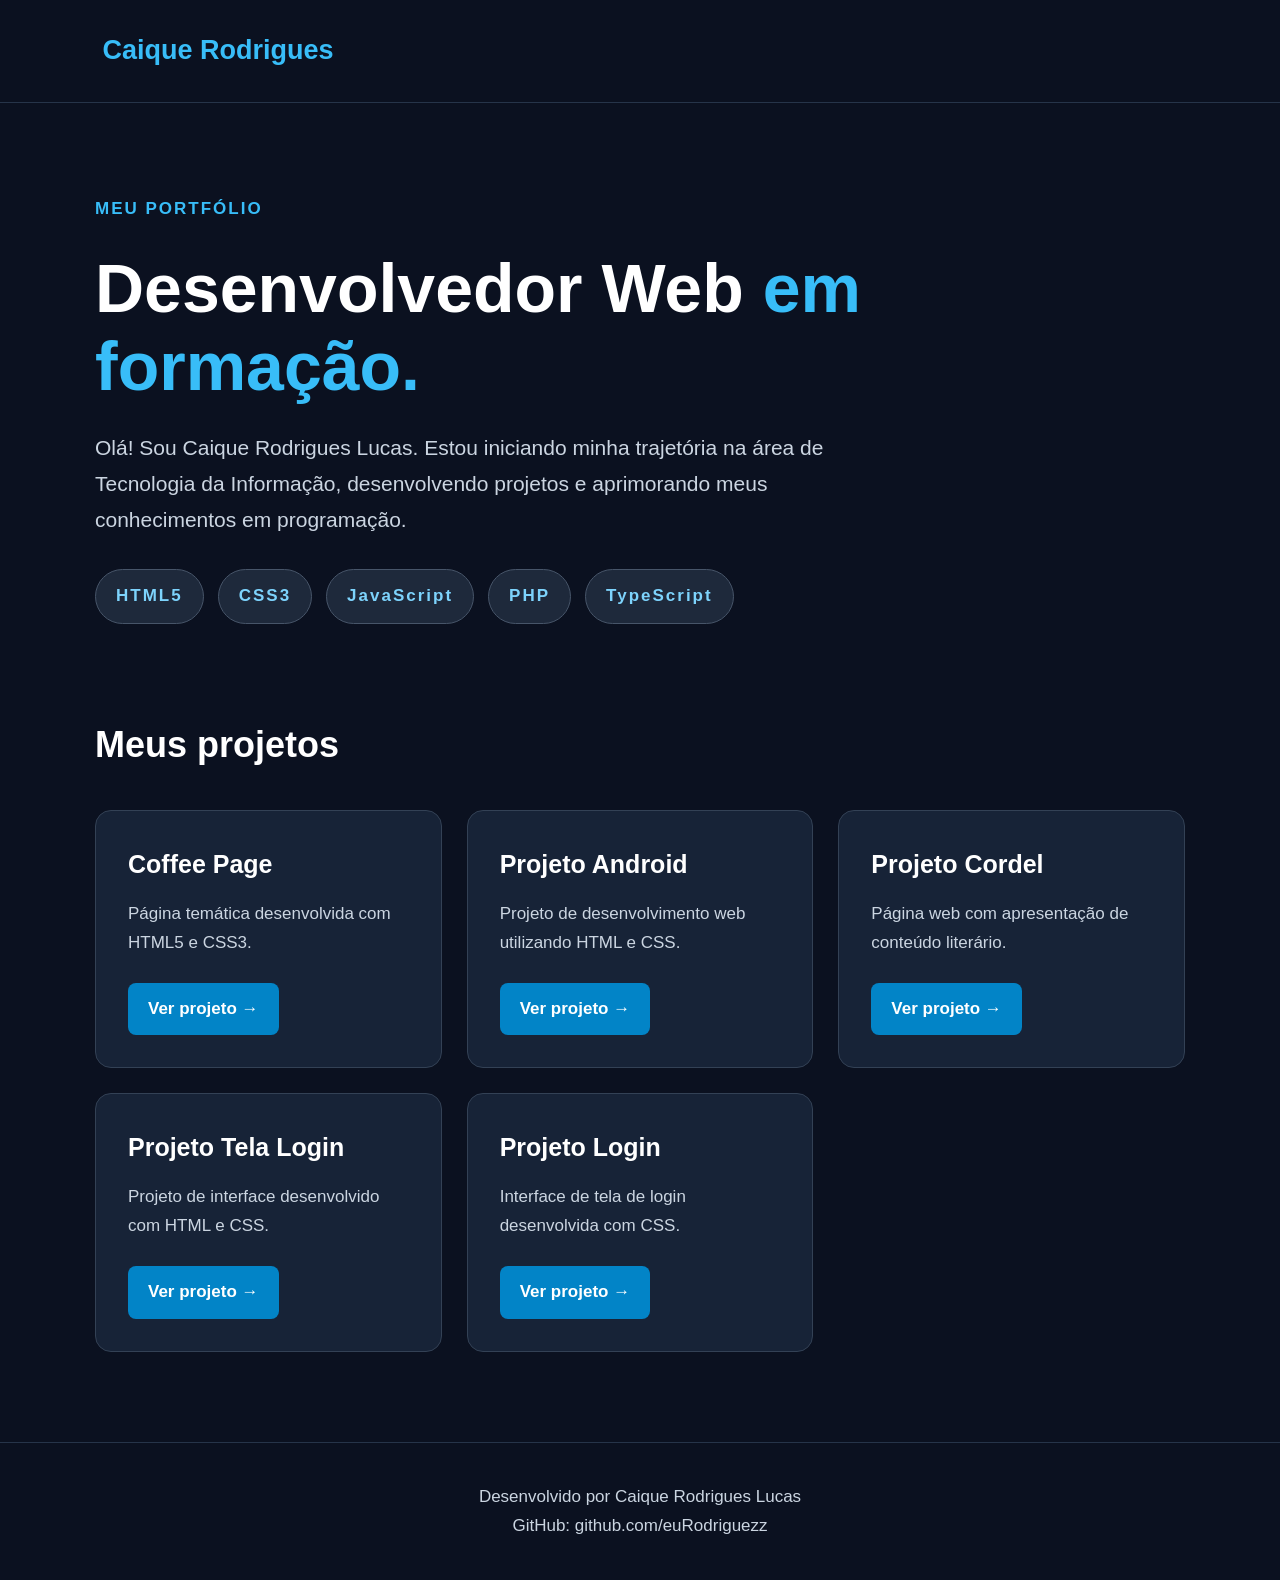
==== index.html @ c75712cb "Fix project links and update headings in index.html" ====
<!DOCTYPE html>
<html lang="pt-BR">
<head>
<meta charset="UTF-8">
<meta name="viewport" content="width=device-width, initial-scale=1.0">
<title>Caique Rodrigues | Portfólio</title>

<style>
* {
  margin: 0;
  padding: 0;
  box-sizing: border-box;
}

body {
  font-family: Arial, sans-serif;
  background: #0b1120;
  color: #ffffff;
  line-height: 1.7;
  font-size: 18px;
}

header {
  padding: 28px 8%;
  border-bottom: 1px solid #263449;
}

header h2 {
  color: #38bdf8;
  font-size: 27px;
}

main {
  max-width: 1150px;
  margin: auto;
  padding: 90px 30px;
}

.hero {
  margin-bottom: 90px;
}

.hero span {
  color: #38bdf8;
  font-size: 17px;
  font-weight: bold;
  letter-spacing: 2px;
}

h1 {
  font-size: clamp(42px, 7vw, 68px);
  line-height: 1.15;
  margin: 25px 0;
  max-width: 850px;
}

h1 strong {
  color: #38bdf8;
}

.hero p {
  color: #cbd5e1;
  font-size: 21px;
  max-width: 750px;
}

.skills {
  display: flex;
  flex-wrap: wrap;
  gap: 14px;
  margin-top: 32px;
}

.skills span {
  background: #1e293b;
  border: 1px solid #475569;
  padding: 12px 20px;
  border-radius: 30px;
  color: #7dd3fc;
  font-size: 17px;
}

.section-title {
  font-size: 36px;
  margin-bottom: 35px;
}

.projects {
  display: grid;
  grid-template-columns: repeat(auto-fit, minmax(280px, 1fr));
  gap: 25px;
}

.card {
  background: #172337;
  padding: 32px;
  border: 1px solid #334155;
  border-radius: 16px;
  transition: 0.2s;
}

.card:hover {
  transform: translateY(-5px);
  border-color: #38bdf8;
}

.card h3 {
  font-size: 25px;
  margin-bottom: 14px;
}

.card p {
  color: #cbd5e1;
  font-size: 17px;
}

.card a {
  display: inline-block;
  margin-top: 25px;
  padding: 12px 20px;
  background: #0284c7;
  color: white;
  border-radius: 8px;
  font-size: 17px;
  font-weight: bold;
  text-decoration: none;
}

.card a:hover {
  background: #0369a1;
}

footer {
  text-align: center;
  padding: 40px 20px;
  border-top: 1px solid #263449;
  color: #cbd5e1;
  font-size: 17px;
}

@media(max-width: 600px) {
  main {
    padding: 55px 22px;
  }

  .hero p {
    font-size: 19px;
  }

  .section-title {
    font-size: 30px;
  }
}
</style>
</head>

<body>

<header>
  <h2>Caique Rodrigues</h2>
</header>

<main>

<section class="hero">
  <span>MEU PORTFÓLIO</span>

  <h1>
    Desenvolvedor Web
    <strong>em formação.</strong>
  </h1>

  <p>
    Olá! Sou Caique Rodrigues Lucas.
    Estou iniciando minha trajetória na área de
    Tecnologia da Informação, desenvolvendo projetos
    e aprimorando meus conhecimentos em programação.
  </p>

  <div class="skills">
    <span>HTML5</span>
    <span>CSS3</span>
    <span>JavaScript</span>
    <span>PHP</span>
    <span>TypeScript</span>
  </div>
</section>

<section>
  <h2 class="section-title">Meus projetos</h2>

  <div class="projects">

    <article class="card">
      <h3>Coffee Page</h3>
      <p>Página temática desenvolvida com HTML5 e CSS3.</p>
      <a href="./Coffe-page/">Ver projeto →</a>
    </article>

    <article class="card">
      <h3>Projeto Android</h3>
      <p>Projeto de desenvolvimento web utilizando HTML e CSS.</p>
      <a href="./Projeto-Android/">Ver projeto →</a>
    </article>

    <article class="card">
      <h3>Projeto Cordel</h3>
      <p>Página web com apresentação de conteúdo literário.</p>
      <a href="./Projeto-Cordel/">Ver projeto →</a>
    </article>

    <article class="card">
      <h3>Projeto Tela Login</h3>
      <p>Projeto de interface desenvolvido com HTML e CSS.</p>
      <a href="./Tela-login2/">Ver projeto →</a>
    </article>

    <article class="card">
      <h3>Projeto Login</h3>
      <p>Interface de tela de login desenvolvida com CSS.</p>
      <a href="./Projeto-Login/">Ver projeto →</a>
    </article>

  </div>
</section>

</main>

<footer>
  <p>Desenvolvido por Caique Rodrigues Lucas</p>
  <p>GitHub: github.com/euRodriguezz</p>
</footer>

</body>
</html>
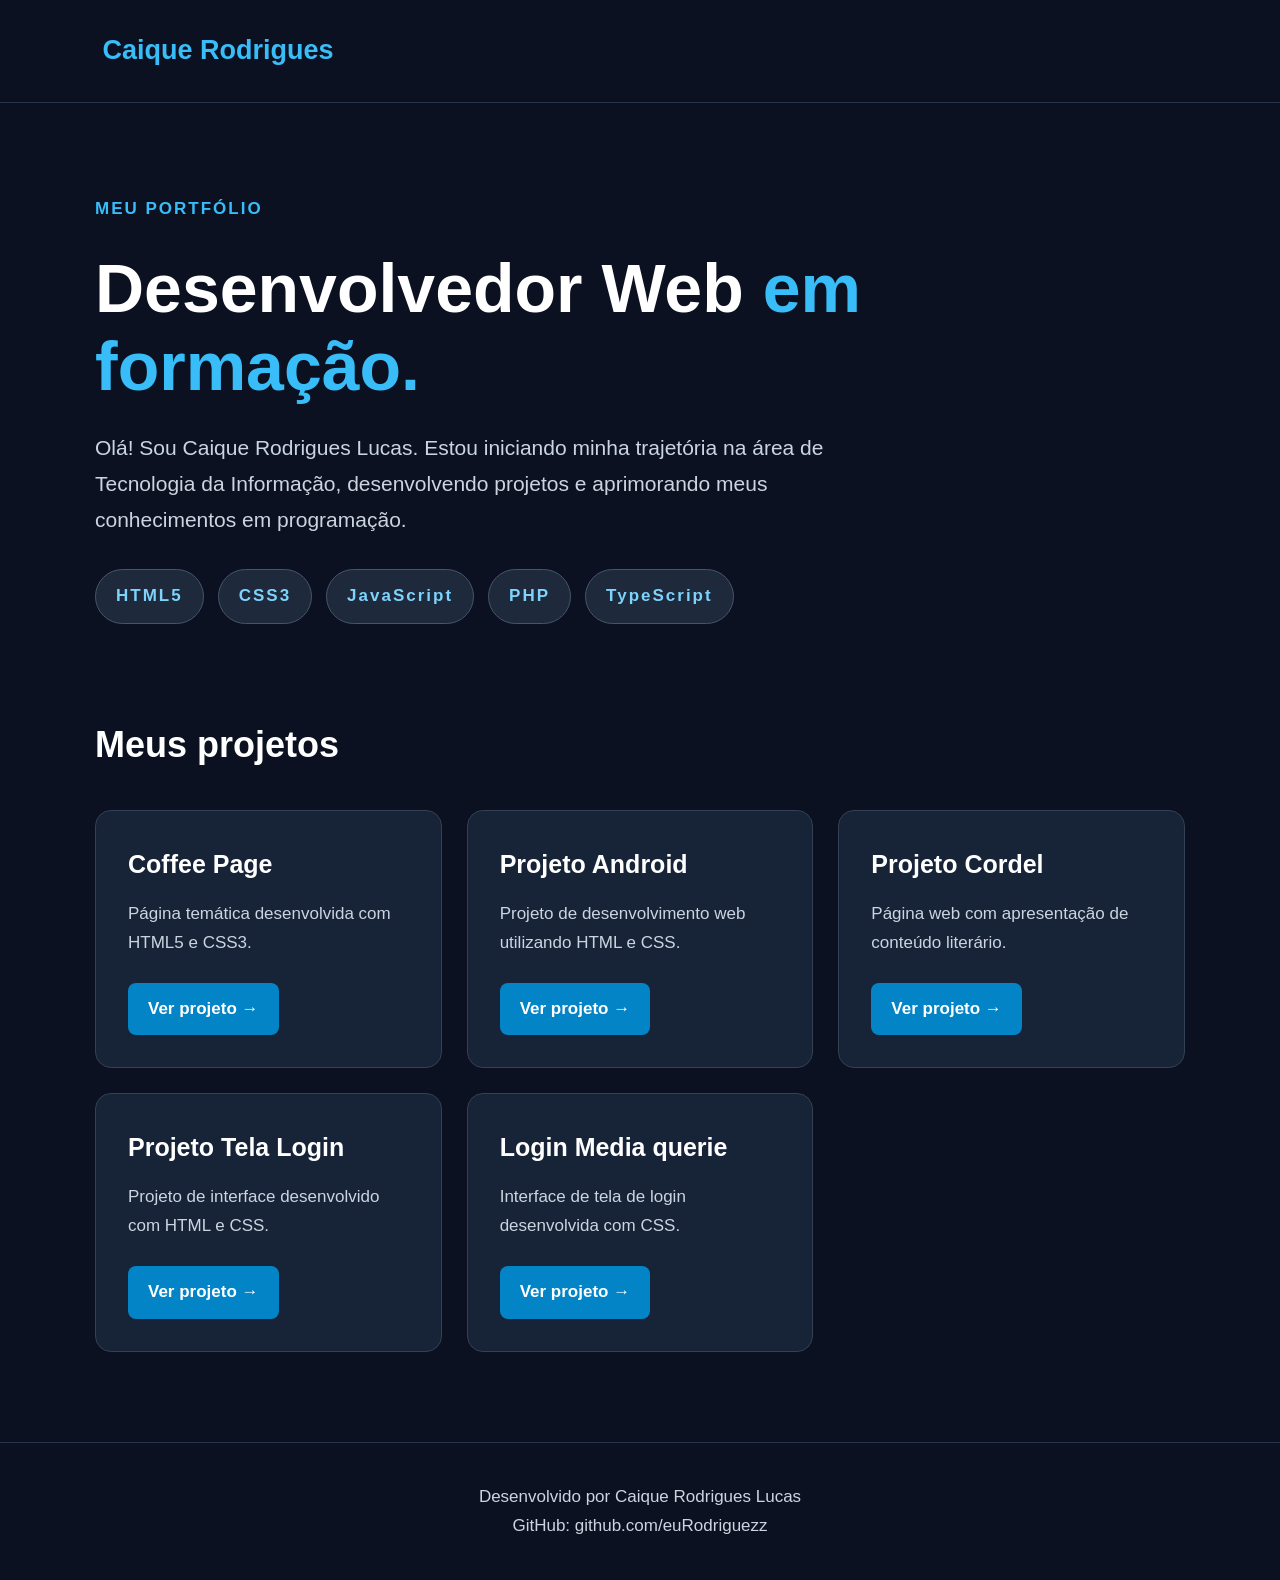
==== commit c56a840b: "Update project title from 'Projeto Login' to 'Login Media querie'" ====
--- a/index.html
+++ b/index.html
@@ -217,7 +217,7 @@
     </article>
 
     <article class="card">
-      <h3>Projeto Login</h3>
+      <h3>Login Media querie</h3>
       <p>Interface de tela de login desenvolvida com CSS.</p>
       <a href="./Projeto-Login/">Ver projeto →</a>
     </article>
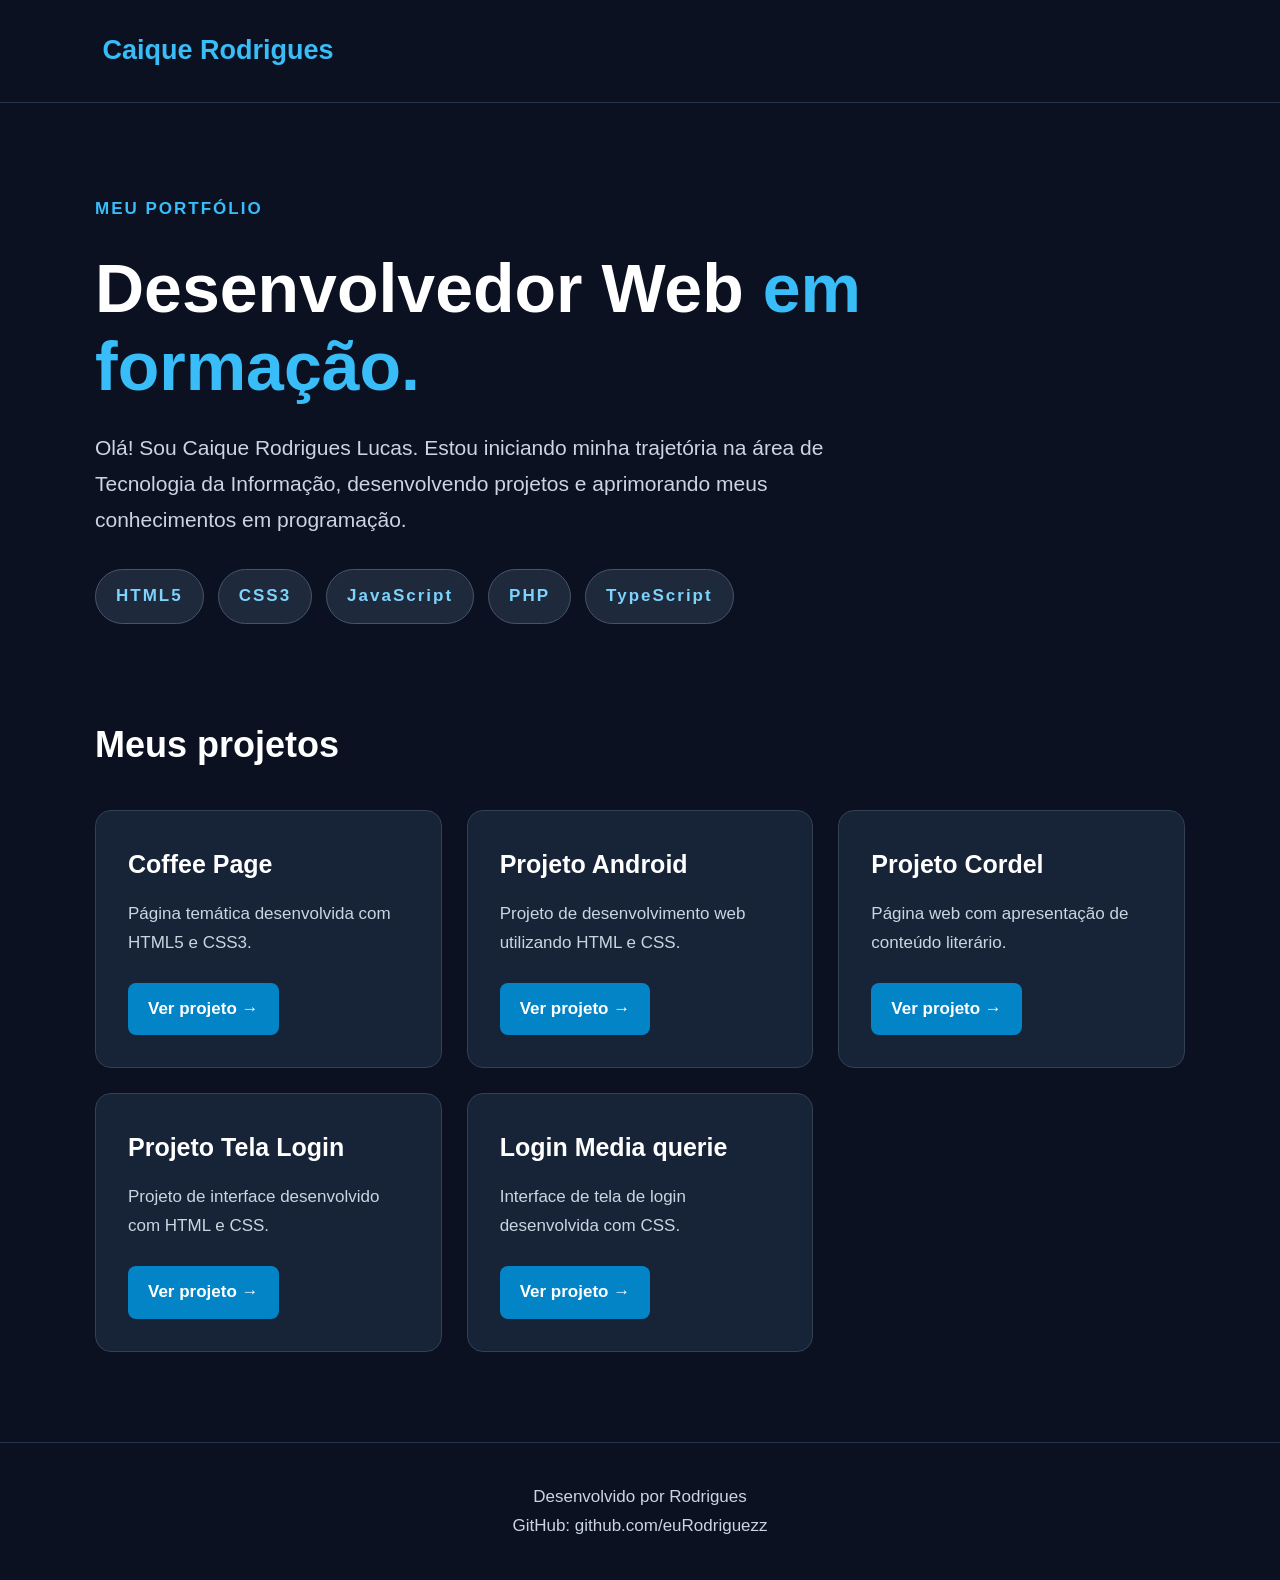
==== commit 667412cc: "Update footer developer name" ====
--- a/index.html
+++ b/index.html
@@ -228,7 +228,7 @@
 </main>
 
 <footer>
-  <p>Desenvolvido por Caique Rodrigues Lucas</p>
+  <p>Desenvolvido por Rodrigues</p>
   <p>GitHub: github.com/euRodriguezz</p>
 </footer>
 
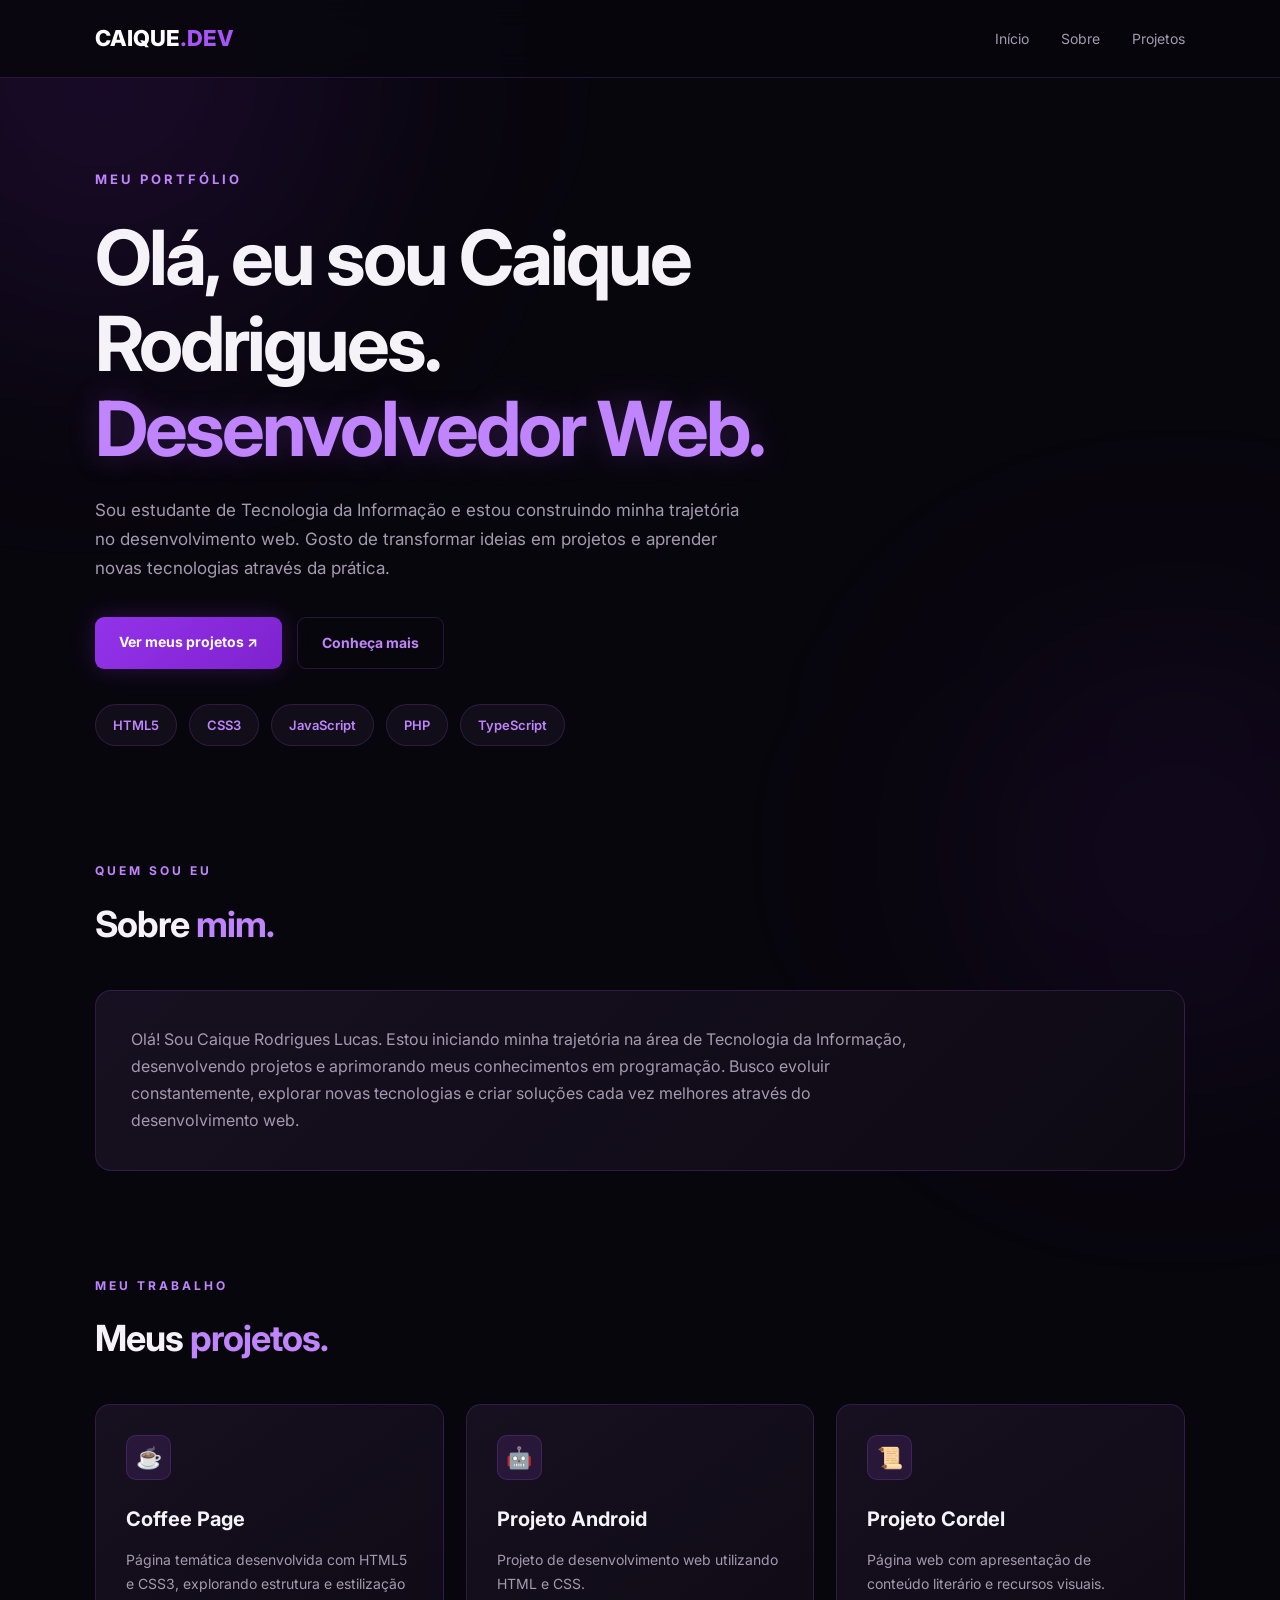
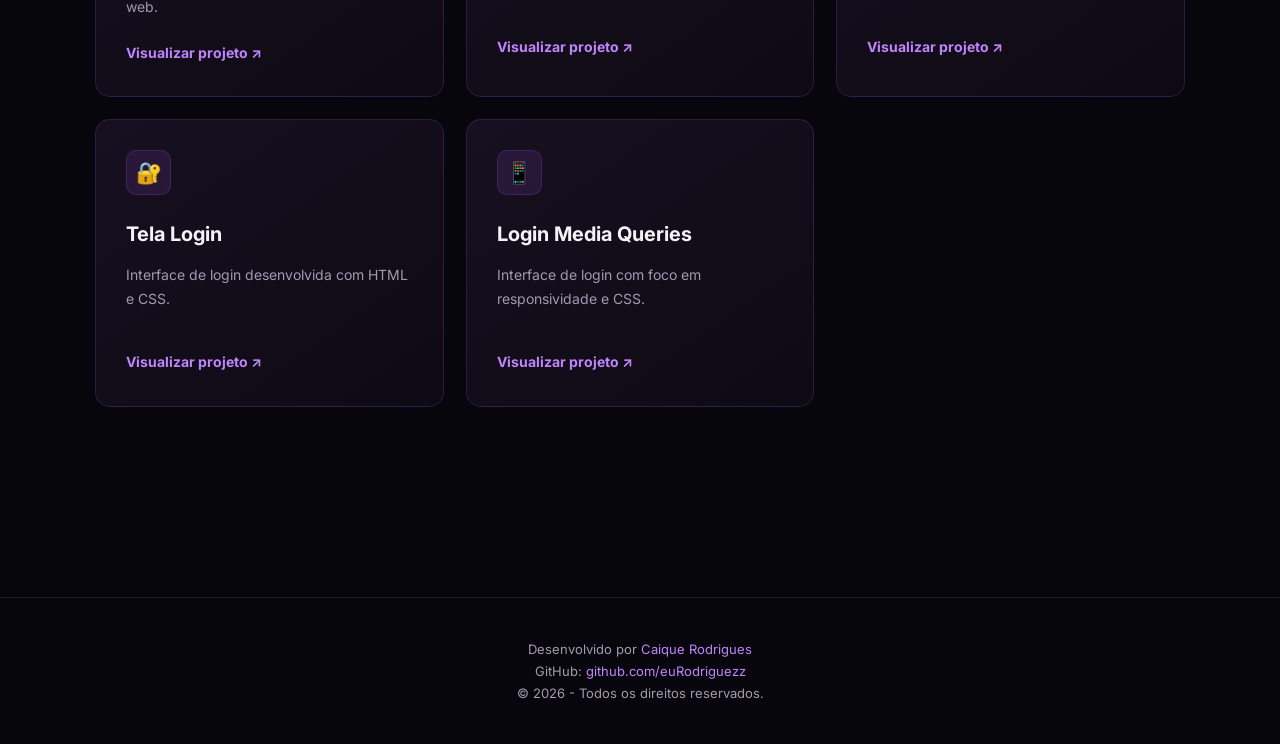
==== commit 54388242: "Refactor index.html for improved structure and styling Updated the title and various styles in the H" ====
--- a/index.html
+++ b/index.html
@@ -1,35 +1,122 @@
+
 
 <!DOCTYPE html>
 <html lang="pt-BR">
 <head>
 <meta charset="UTF-8">
 <meta name="viewport" content="width=device-width, initial-scale=1.0">
-<title>Caique Rodrigues | Portfólio</title>
+
+<title>Caique Rodrigues | Desenvolvedor Web</title>
+
+<link rel="preconnect" href="https://fonts.googleapis.com">
+<link rel="preconnect" href="https://fonts.gstatic.com" crossorigin>
+<link href="https://fonts.googleapis.com/css2?family=Inter:wght@400;500;600;700;800&display=swap" rel="stylesheet">
 
 <style>
+:root {
+  --bg: #08060d;
+  --surface: #110d19;
+  --surface2: #191124;
+  --purple: #a855f7;
+  --purple-light: #c084fc;
+  --text: #f5f3f7;
+  --muted: #a49aaf;
+  --border: rgba(168, 85, 247, 0.2);
+}
+
 * {
   margin: 0;
   padding: 0;
   box-sizing: border-box;
+  scroll-behavior: smooth;
 }
 
 body {
-  font-family: Arial, sans-serif;
-  background: #0b1120;
-  color: #ffffff;
+  font-family: 'Inter', sans-serif;
+  background: var(--bg);
+  color: var(--text);
   line-height: 1.7;
-  font-size: 18px;
-}
+  overflow-x: hidden;
+}
+
+/* FUNDO */
+
+body::before {
+  content: "";
+  position: fixed;
+  width: 500px;
+  height: 500px;
+  background: rgba(147, 51, 234, 0.13);
+  filter: blur(130px);
+  border-radius: 50%;
+  top: -180px;
+  left: -150px;
+  pointer-events: none;
+  z-index: -1;
+}
+
+body::after {
+  content: "";
+  position: fixed;
+  width: 400px;
+  height: 400px;
+  background: rgba(126, 34, 206, 0.10);
+  filter: blur(130px);
+  border-radius: 50%;
+  bottom: -150px;
+  right: -100px;
+  pointer-events: none;
+  z-index: -1;
+}
+
+/* HEADER */
 
 header {
-  padding: 28px 8%;
-  border-bottom: 1px solid #263449;
-}
-
-header h2 {
-  color: #38bdf8;
-  font-size: 27px;
-}
+  position: sticky;
+  top: 0;
+  z-index: 100;
+  background: rgba(8, 6, 13, 0.85);
+  backdrop-filter: blur(15px);
+  border-bottom: 1px solid var(--border);
+}
+
+nav {
+  max-width: 1150px;
+  margin: auto;
+  padding: 20px 30px;
+  display: flex;
+  justify-content: space-between;
+  align-items: center;
+}
+
+.logo {
+  font-size: 22px;
+  font-weight: 800;
+  color: white;
+}
+
+.logo span {
+  color: var(--purple);
+}
+
+nav ul {
+  display: flex;
+  gap: 32px;
+  list-style: none;
+}
+
+nav ul a {
+  color: var(--muted);
+  text-decoration: none;
+  font-size: 14px;
+  transition: .3s;
+}
+
+nav ul a:hover {
+  color: var(--purple-light);
+}
+
+/* CONTEÚDO */
 
 main {
   max-width: 1150px;
@@ -37,119 +124,323 @@
   padding: 90px 30px;
 }
 
+/* HERO */
+
 .hero {
-  margin-bottom: 90px;
-}
-
-.hero span {
-  color: #38bdf8;
-  font-size: 17px;
-  font-weight: bold;
-  letter-spacing: 2px;
+  min-height: 470px;
+  display: flex;
+  flex-direction: column;
+  justify-content: center;
+  margin-bottom: 110px;
+  animation: aparecer 1s ease;
+}
+
+.tag {
+  color: var(--purple-light);
+  font-size: 13px;
+  font-weight: 700;
+  letter-spacing: 3px;
+  text-transform: uppercase;
 }
 
 h1 {
-  font-size: clamp(42px, 7vw, 68px);
-  line-height: 1.15;
+  font-size: clamp(42px, 7vw, 76px);
+  line-height: 1.12;
   margin: 25px 0;
   max-width: 850px;
+  letter-spacing: -3px;
 }
 
 h1 strong {
-  color: #38bdf8;
+  color: var(--purple-light);
+  display: block;
+  text-shadow: 0 0 30px rgba(168, 85, 247, .25);
 }
 
 .hero p {
-  color: #cbd5e1;
-  font-size: 21px;
-  max-width: 750px;
-}
+  color: var(--muted);
+  font-size: 17px;
+  max-width: 650px;
+}
+
+.hero-buttons {
+  display: flex;
+  flex-wrap: wrap;
+  gap: 15px;
+  margin-top: 35px;
+}
+
+.btn {
+  padding: 13px 24px;
+  border-radius: 9px;
+  text-decoration: none;
+  font-size: 14px;
+  font-weight: 700;
+  transition: .3s;
+}
+
+.btn-primary {
+  color: white;
+  background: linear-gradient(135deg, #9333ea, #7e22ce);
+  box-shadow: 0 0 25px rgba(147, 51, 234, .25);
+}
+
+.btn-primary:hover {
+  transform: translateY(-4px);
+  box-shadow: 0 0 35px rgba(147, 51, 234, .5);
+}
+
+.btn-outline {
+  border: 1px solid var(--border);
+  color: var(--purple-light);
+}
+
+.btn-outline:hover {
+  background: rgba(168, 85, 247, .1);
+  border-color: var(--purple);
+}
+
+/* SKILLS */
 
 .skills {
   display: flex;
   flex-wrap: wrap;
-  gap: 14px;
-  margin-top: 32px;
+  gap: 12px;
+  margin-top: 35px;
 }
 
 .skills span {
-  background: #1e293b;
-  border: 1px solid #475569;
-  padding: 12px 20px;
+  padding: 9px 17px;
+  background: var(--surface);
+  border: 1px solid var(--border);
   border-radius: 30px;
-  color: #7dd3fc;
-  font-size: 17px;
+  color: var(--purple-light);
+  font-size: 13px;
+  font-weight: 600;
+  transition: .3s;
+}
+
+.skills span:hover {
+  background: var(--surface2);
+  transform: translateY(-4px);
+  box-shadow: 0 0 15px rgba(168, 85, 247, .15);
+}
+
+/* SEÇÕES */
+
+section:not(.hero) {
+  margin-bottom: 100px;
+}
+
+.section-subtitle {
+  color: var(--purple-light);
+  font-size: 12px;
+  letter-spacing: 3px;
+  font-weight: 700;
+  text-transform: uppercase;
 }
 
 .section-title {
   font-size: 36px;
-  margin-bottom: 35px;
-}
+  margin: 10px 0 35px;
+  letter-spacing: -1px;
+}
+
+.section-title span {
+  color: var(--purple-light);
+}
+
+/* PROJETOS */
 
 .projects {
   display: grid;
   grid-template-columns: repeat(auto-fit, minmax(280px, 1fr));
-  gap: 25px;
+  gap: 22px;
 }
 
 .card {
-  background: #172337;
-  padding: 32px;
-  border: 1px solid #334155;
-  border-radius: 16px;
-  transition: 0.2s;
+  position: relative;
+  overflow: hidden;
+  background: linear-gradient(145deg, #171020, #0e0a14);
+  padding: 30px;
+  border: 1px solid var(--border);
+  border-radius: 15px;
+  transition: .35s;
+}
+
+.card::before {
+  content: "";
+  position: absolute;
+  width: 120px;
+  height: 120px;
+  background: var(--purple);
+  filter: blur(100px);
+  opacity: 0;
+  right: -30px;
+  top: -30px;
+  transition: .35s;
 }
 
 .card:hover {
-  transform: translateY(-5px);
-  border-color: #38bdf8;
+  transform: translateY(-8px);
+  border-color: var(--purple);
+  box-shadow: 0 10px 35px rgba(126, 34, 206, .13);
+}
+
+.card:hover::before {
+  opacity: .5;
+}
+
+.card-icon {
+  width: 45px;
+  height: 45px;
+  display: flex;
+  align-items: center;
+  justify-content: center;
+  background: rgba(168, 85, 247, .12);
+  border: 1px solid var(--border);
+  border-radius: 10px;
+  color: var(--purple-light);
+  font-size: 21px;
+  margin-bottom: 22px;
 }
 
 .card h3 {
-  font-size: 25px;
-  margin-bottom: 14px;
+  font-size: 20px;
+  margin-bottom: 12px;
 }
 
 .card p {
-  color: #cbd5e1;
-  font-size: 17px;
+  color: var(--muted);
+  font-size: 14px;
+  min-height: 65px;
 }
 
 .card a {
   display: inline-block;
-  margin-top: 25px;
-  padding: 12px 20px;
-  background: #0284c7;
+  margin-top: 22px;
+  color: var(--purple-light);
+  font-size: 14px;
+  font-weight: 700;
+  text-decoration: none;
+  transition: .3s;
+}
+
+.card a:hover {
   color: white;
-  border-radius: 8px;
-  font-size: 17px;
-  font-weight: bold;
-  text-decoration: none;
-}
-
-.card a:hover {
-  background: #0369a1;
-}
+  letter-spacing: .5px;
+}
+
+/* SOBRE */
+
+.about {
+  background: linear-gradient(135deg, #171020, #0e0a14);
+  border: 1px solid var(--border);
+  padding: 35px;
+  border-radius: 16px;
+}
+
+.about p {
+  color: var(--muted);
+  max-width: 800px;
+}
+
+/* FOOTER */
 
 footer {
+  border-top: 1px solid var(--border);
   text-align: center;
   padding: 40px 20px;
-  border-top: 1px solid #263449;
-  color: #cbd5e1;
-  font-size: 17px;
-}
-
-@media(max-width: 600px) {
+  color: var(--muted);
+  font-size: 13px;
+}
+
+footer span {
+  color: var(--purple-light);
+}
+
+/* ANIMAÇÕES */
+
+@keyframes aparecer {
+  from {
+    opacity: 0;
+    transform: translateY(25px);
+  }
+  to {
+    opacity: 1;
+    transform: translateY(0);
+  }
+}
+
+.reveal {
+  opacity: 0;
+  transform: translateY(25px);
+  transition: opacity .7s ease, transform .7s ease;
+}
+
+.reveal.active {
+  opacity: 1;
+  transform: translateY(0);
+}
+
+/* RESPONSIVIDADE */
+
+@media(max-width: 650px) {
+  nav {
+    padding: 18px 22px;
+  }
+
+  nav ul {
+    gap: 13px;
+  }
+
+  nav ul a {
+    font-size: 11px;
+  }
+
+  .logo {
+    font-size: 18px;
+  }
+
   main {
-    padding: 55px 22px;
-  }
-
-  .hero p {
-    font-size: 19px;
+    padding: 65px 22px;
+  }
+
+  .hero {
+    min-height: auto;
+    margin-bottom: 85px;
+  }
+
+  h1 {
+    letter-spacing: -2px;
   }
 
   .section-title {
-    font-size: 30px;
+    font-size: 29px;
+  }
+
+  .card {
+    padding: 25px;
+  }
+}
+
+@media(max-width: 380px) {
+  nav {
+    flex-direction: column;
+    gap: 12px;
+  }
+}
+
+@media(prefers-reduced-motion: reduce) {
+  *, *::before, *::after {
+    scroll-behavior: auto !important;
+    animation: none !important;
+    transition: none !important;
+  }
+
+  .reveal {
+    opacity: 1;
+    transform: none;
   }
 }
 </style>
@@ -158,25 +449,46 @@
 <body>
 
 <header>
-  <h2>Caique Rodrigues</h2>
+  <nav>
+    <div class="logo">CAIQUE<span>.DEV</span></div>
+
+    <ul>
+      <li><a href="#inicio">Início</a></li>
+      <li><a href="#sobre">Sobre</a></li>
+      <li><a href="#projetos">Projetos</a></li>
+    </ul>
+  </nav>
 </header>
 
 <main>
 
-<section class="hero">
-  <span>MEU PORTFÓLIO</span>
+<!-- INÍCIO -->
+
+<section class="hero" id="inicio">
+
+  <span class="tag">MEU PORTFÓLIO</span>
 
   <h1>
-    Desenvolvedor Web
-    <strong>em formação.</strong>
+    Olá, eu sou Caique Rodrigues.
+    <strong>Desenvolvedor Web.</strong>
   </h1>
 
   <p>
-    Olá! Sou Caique Rodrigues Lucas.
-    Estou iniciando minha trajetória na área de
-    Tecnologia da Informação, desenvolvendo projetos
-    e aprimorando meus conhecimentos em programação.
+    Sou estudante de Tecnologia da Informação e estou
+    construindo minha trajetória no desenvolvimento web.
+    Gosto de transformar ideias em projetos e aprender
+    novas tecnologias através da prática.
   </p>
+
+  <div class="hero-buttons">
+    <a href="#projetos" class="btn btn-primary">
+      Ver meus projetos ↗
+    </a>
+
+    <a href="#sobre" class="btn btn-outline">
+      Conheça mais
+    </a>
+  </div>
 
   <div class="skills">
     <span>HTML5</span>
@@ -185,53 +497,126 @@
     <span>PHP</span>
     <span>TypeScript</span>
   </div>
+
 </section>
 
-<section>
-  <h2 class="section-title">Meus projetos</h2>
+<!-- SOBRE -->
+
+<section id="sobre" class="reveal">
+
+  <span class="section-subtitle">QUEM SOU EU</span>
+
+  <h2 class="section-title">
+    Sobre <span>mim.</span>
+  </h2>
+
+  <div class="about">
+    <p>
+      Olá! Sou Caique Rodrigues Lucas.
+      Estou iniciando minha trajetória na área de
+      Tecnologia da Informação, desenvolvendo projetos
+      e aprimorando meus conhecimentos em programação.
+      Busco evoluir constantemente, explorar novas
+      tecnologias e criar soluções cada vez melhores
+      através do desenvolvimento web.
+    </p>
+  </div>
+
+</section>
+
+<!-- PROJETOS -->
+
+<section id="projetos" class="reveal">
+
+  <span class="section-subtitle">MEU TRABALHO</span>
+
+  <h2 class="section-title">
+    Meus <span>projetos.</span>
+  </h2>
 
   <div class="projects">
 
     <article class="card">
+      <div class="card-icon">☕</div>
       <h3>Coffee Page</h3>
-      <p>Página temática desenvolvida com HTML5 e CSS3.</p>
-      <a href="./Coffe-page/">Ver projeto →</a>
+      <p>
+        Página temática desenvolvida com HTML5 e CSS3,
+        explorando estrutura e estilização web.
+      </p>
+      <a href="./Coffe-page/">Visualizar projeto ↗</a>
     </article>
 
     <article class="card">
+      <div class="card-icon">🤖</div>
       <h3>Projeto Android</h3>
-      <p>Projeto de desenvolvimento web utilizando HTML e CSS.</p>
-      <a href="./Projeto-Android/">Ver projeto →</a>
+      <p>
+        Projeto de desenvolvimento web utilizando
+        HTML e CSS.
+      </p>
+      <a href="./Projeto-Android/">Visualizar projeto ↗</a>
     </article>
 
     <article class="card">
+      <div class="card-icon">📜</div>
       <h3>Projeto Cordel</h3>
-      <p>Página web com apresentação de conteúdo literário.</p>
-      <a href="./Projeto-Cordel/">Ver projeto →</a>
+      <p>
+        Página web com apresentação de conteúdo
+        literário e recursos visuais.
+      </p>
+      <a href="./Projeto-Cordel/">Visualizar projeto ↗</a>
     </article>
 
     <article class="card">
-      <h3>Projeto Tela Login</h3>
-      <p>Projeto de interface desenvolvido com HTML e CSS.</p>
-      <a href="./Tela-login2/">Ver projeto →</a>
+      <div class="card-icon">🔐</div>
+      <h3>Tela Login</h3>
+      <p>
+        Interface de login desenvolvida com
+        HTML e CSS.
+      </p>
+      <a href="./Tela-login2/">Visualizar projeto ↗</a>
     </article>
 
     <article class="card">
-      <h3>Login Media querie</h3>
-      <p>Interface de tela de login desenvolvida com CSS.</p>
-      <a href="./Projeto-Login/">Ver projeto →</a>
+      <div class="card-icon">📱</div>
+      <h3>Login Media Queries</h3>
+      <p>
+        Interface de login com foco em
+        responsividade e CSS.
+      </p>
+      <a href="./Projeto-Login/">Visualizar projeto ↗</a>
     </article>
 
   </div>
+
 </section>
 
 </main>
 
 <footer>
-  <p>Desenvolvido por Rodrigues</p>
-  <p>GitHub: github.com/euRodriguezz</p>
+  <p>Desenvolvido por <span>Caique Rodrigues</span></p>
+  <p>GitHub: <span>github.com/euRodriguezz</span></p>
+  <p>© 2026 - Todos os direitos reservados.</p>
 </footer>
+
+<script>
+const observer = new IntersectionObserver((entries) => {
+  entries.forEach(entry => {
+    if (entry.isIntersecting) {
+      entry.target.classList.add('active');
+      observer.unobserve(entry.target);
+    }
+  });
+}, {
+  threshold: 0.12
+});
+
+document.querySelectorAll('.reveal').forEach(section => {
+  observer.observe(section);
+});
+</script>
 
 </body>
 </html>
 
+</html>
+
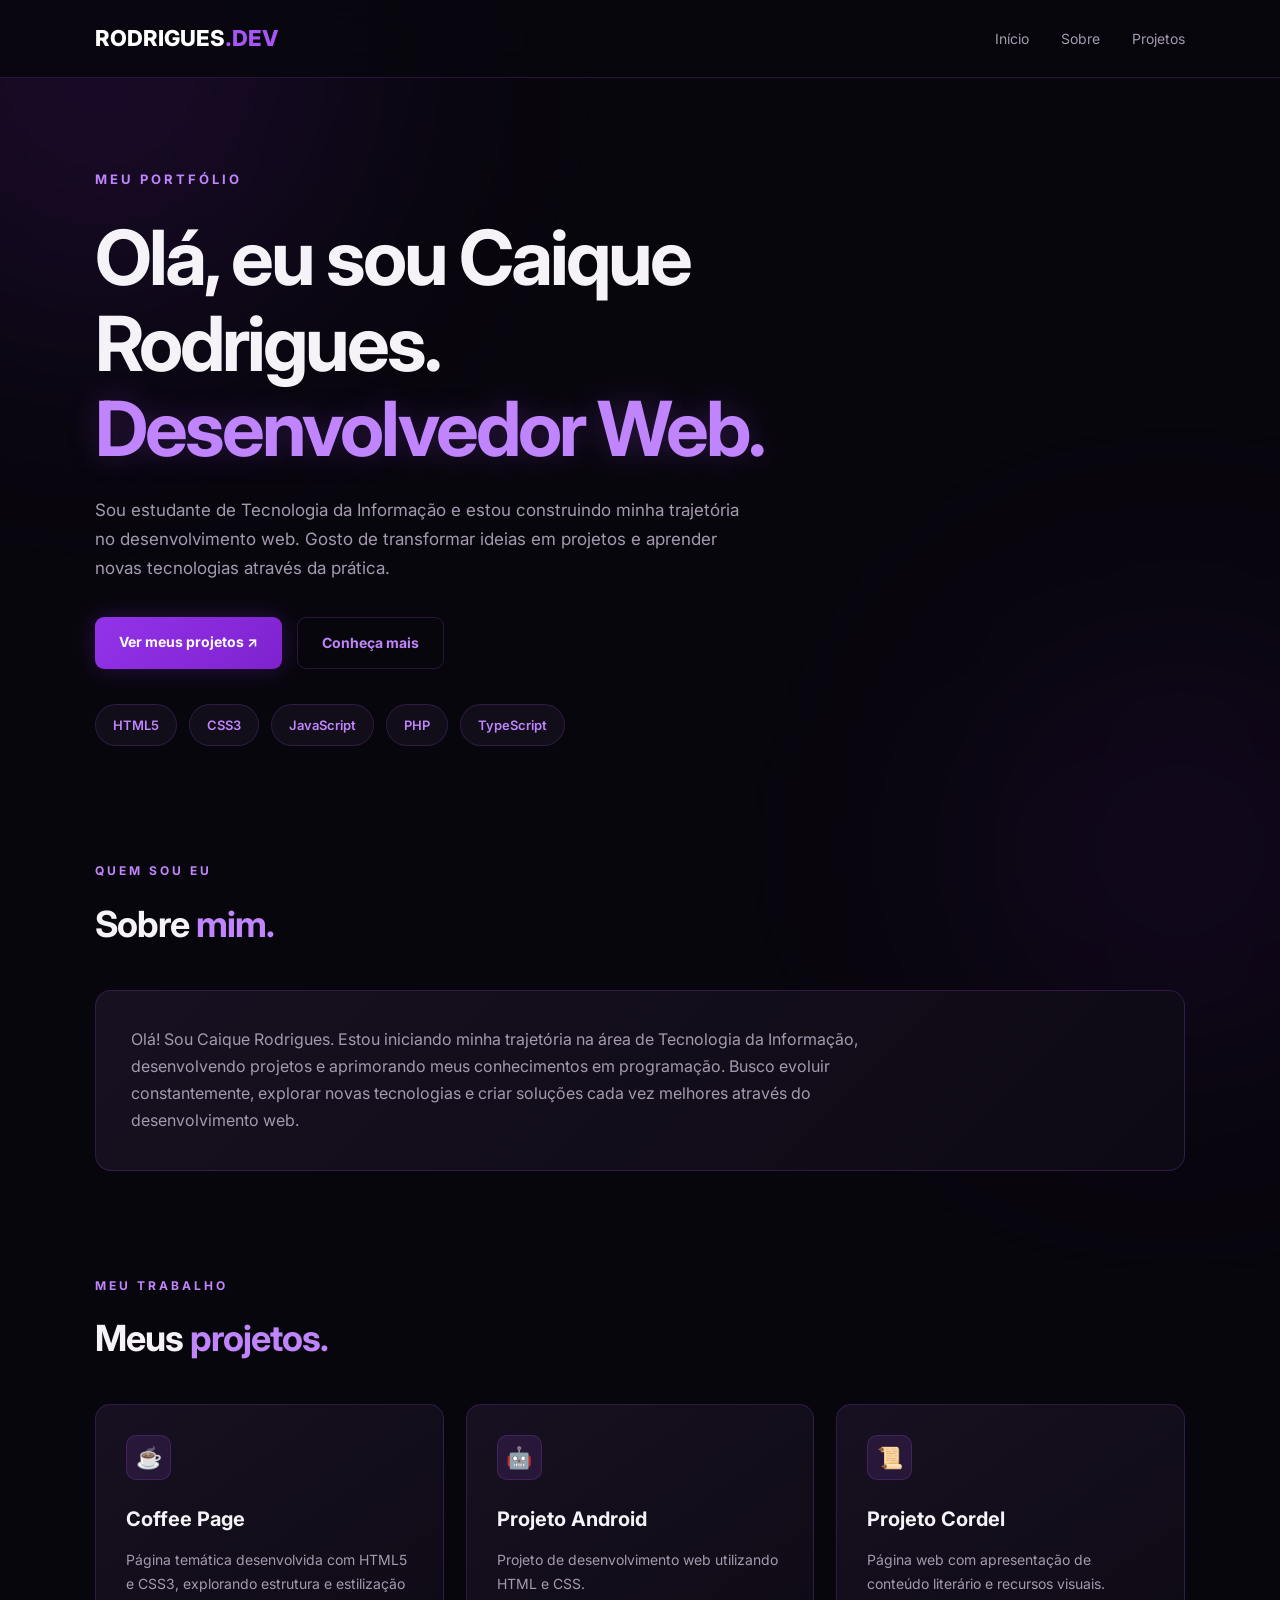
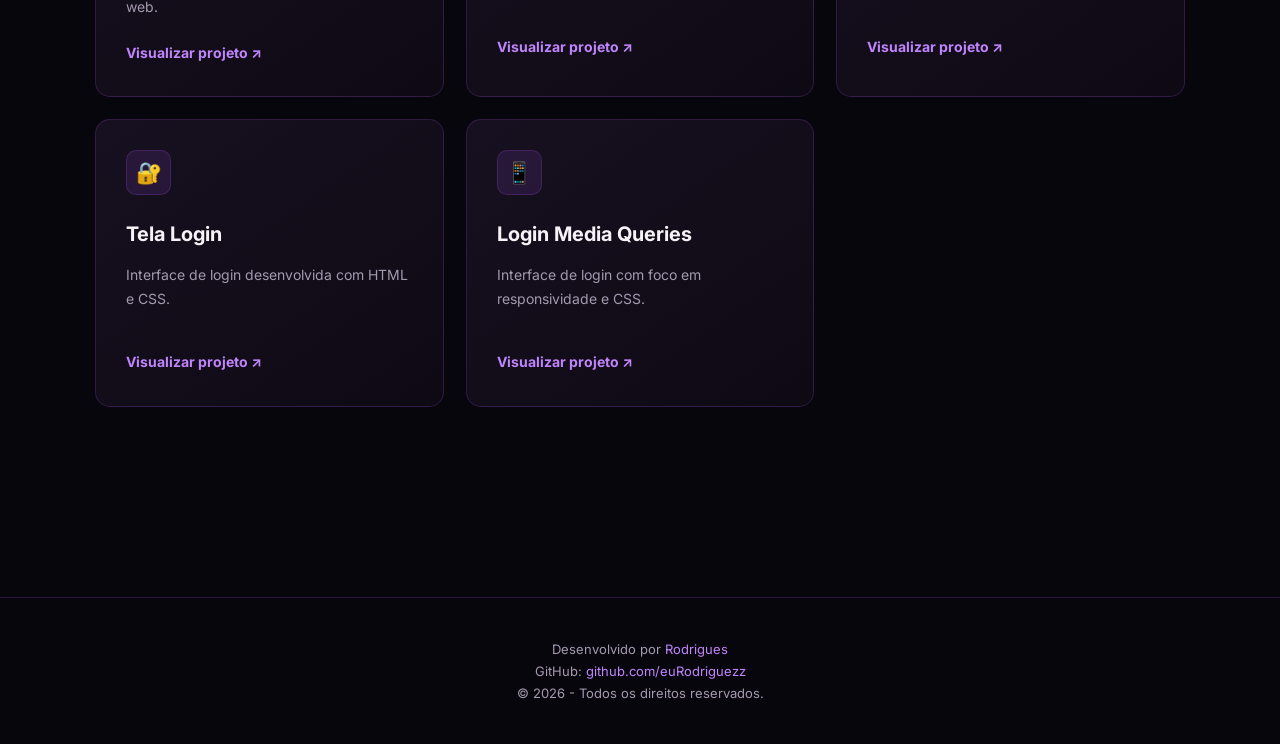
==== commit a238552e: "Update index.html" ====
--- a/index.html
+++ b/index.html
@@ -450,7 +450,7 @@
 
 <header>
   <nav>
-    <div class="logo">CAIQUE<span>.DEV</span></div>
+    <div class="logo">RODRIGUES<span>.DEV</span></div>
 
     <ul>
       <li><a href="#inicio">Início</a></li>
@@ -512,7 +512,7 @@
 
   <div class="about">
     <p>
-      Olá! Sou Caique Rodrigues Lucas.
+      Olá! Sou Caique Rodrigues.
       Estou iniciando minha trajetória na área de
       Tecnologia da Informação, desenvolvendo projetos
       e aprimorando meus conhecimentos em programação.
@@ -593,7 +593,7 @@
 </main>
 
 <footer>
-  <p>Desenvolvido por <span>Caique Rodrigues</span></p>
+  <p>Desenvolvido por <span> Rodrigues</span></p>
   <p>GitHub: <span>github.com/euRodriguezz</span></p>
   <p>© 2026 - Todos os direitos reservados.</p>
 </footer>
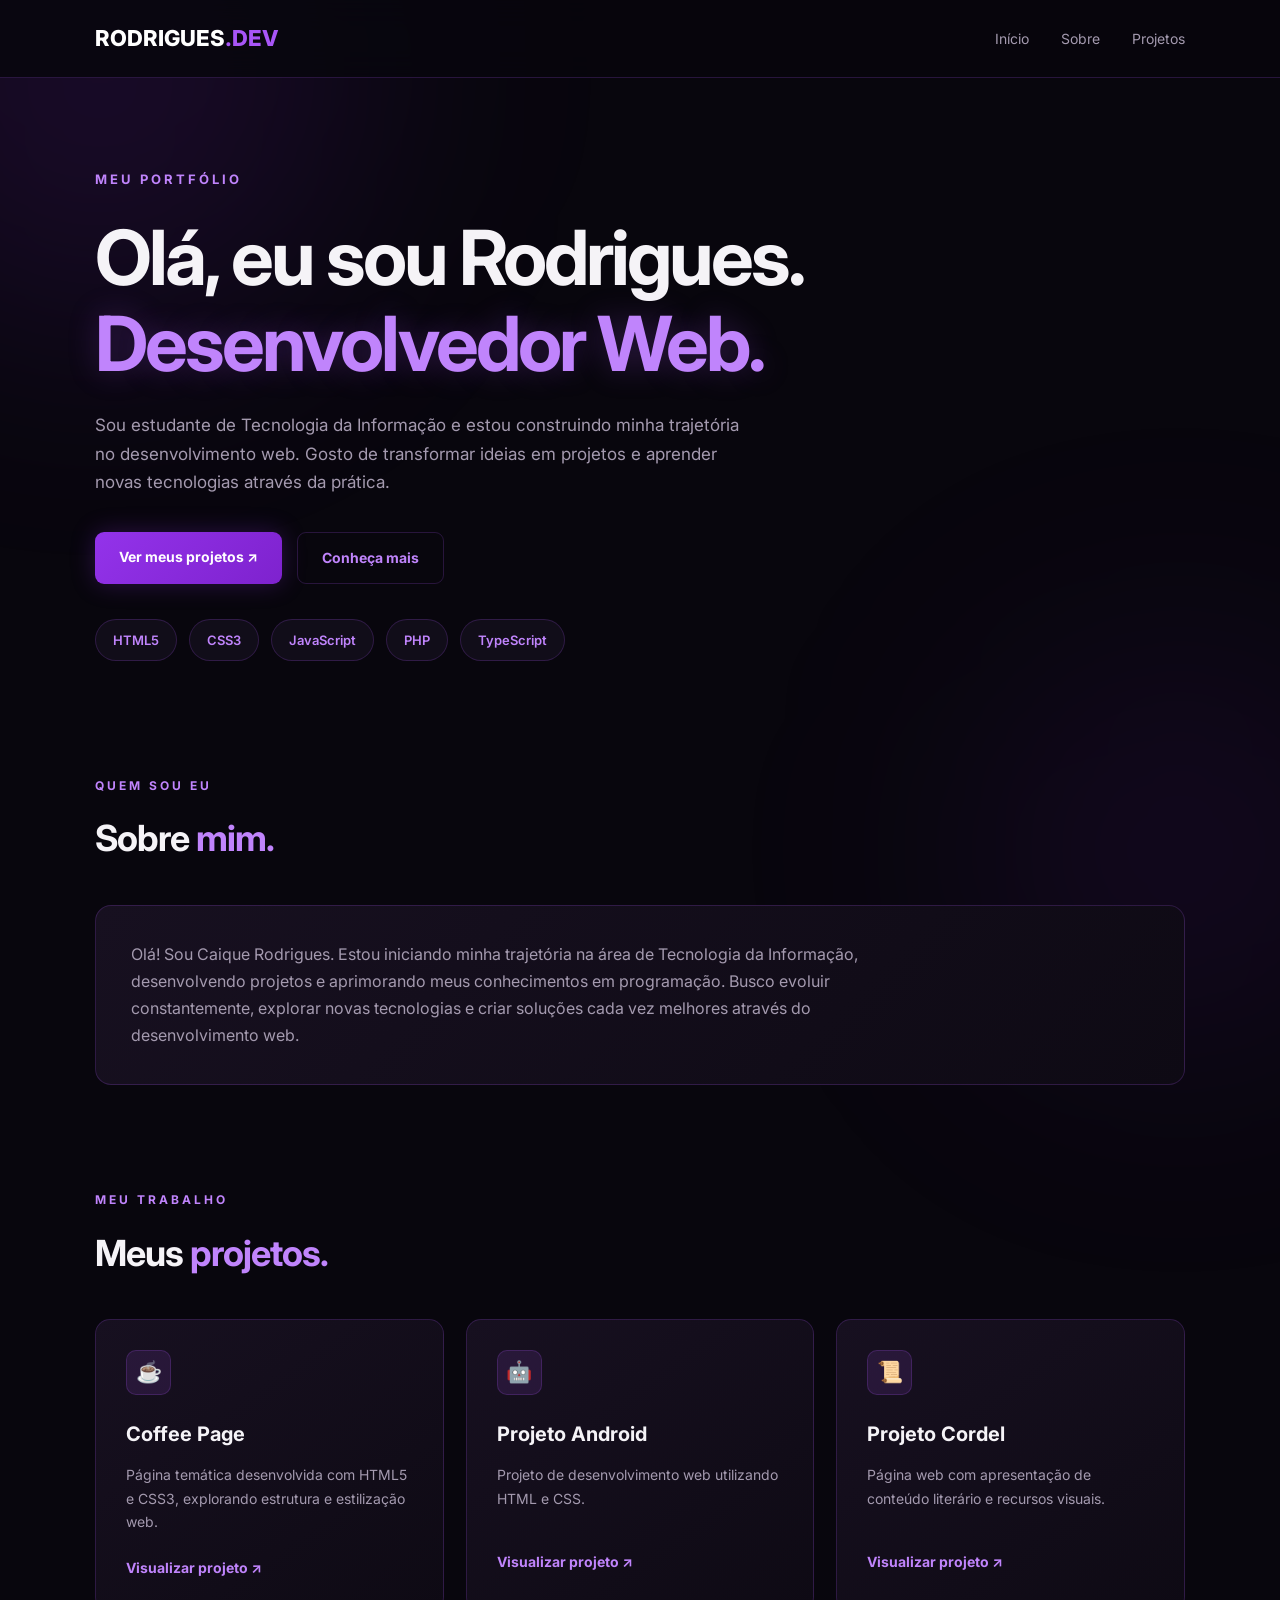
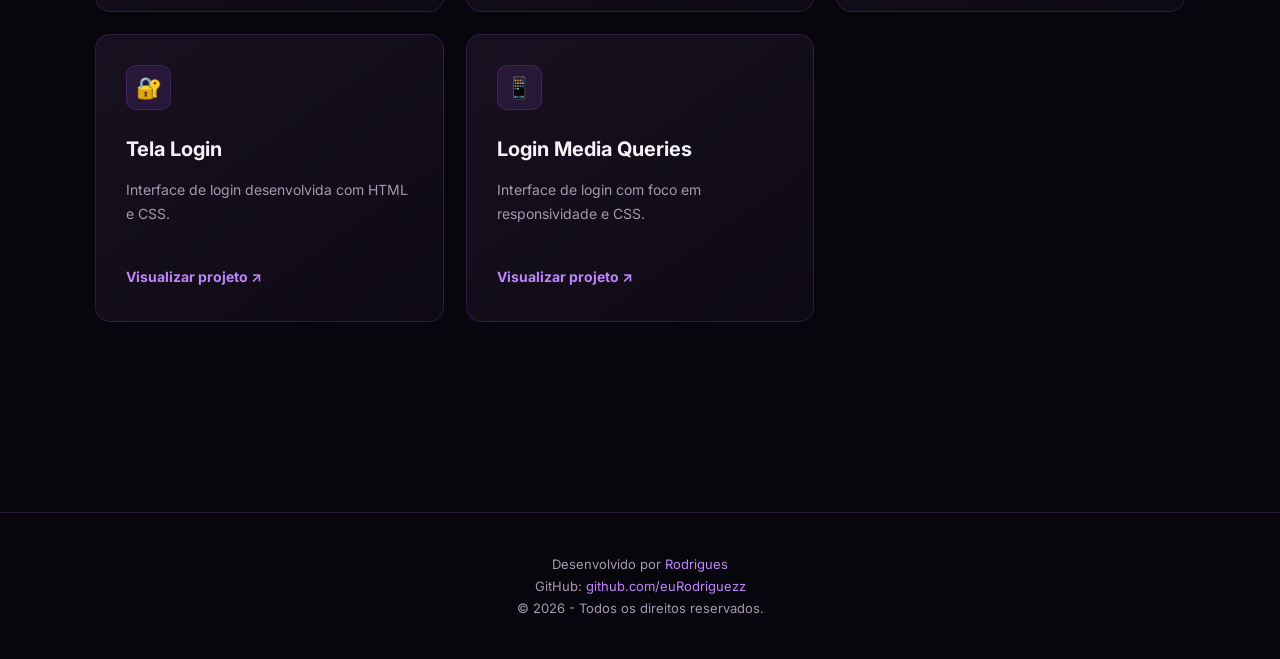
==== commit d0417e73: "Update index.html" ====
--- a/index.html
+++ b/index.html
@@ -469,7 +469,7 @@
   <span class="tag">MEU PORTFÓLIO</span>
 
   <h1>
-    Olá, eu sou Caique Rodrigues.
+    Olá, eu sou Rodrigues.
     <strong>Desenvolvedor Web.</strong>
   </h1>
 
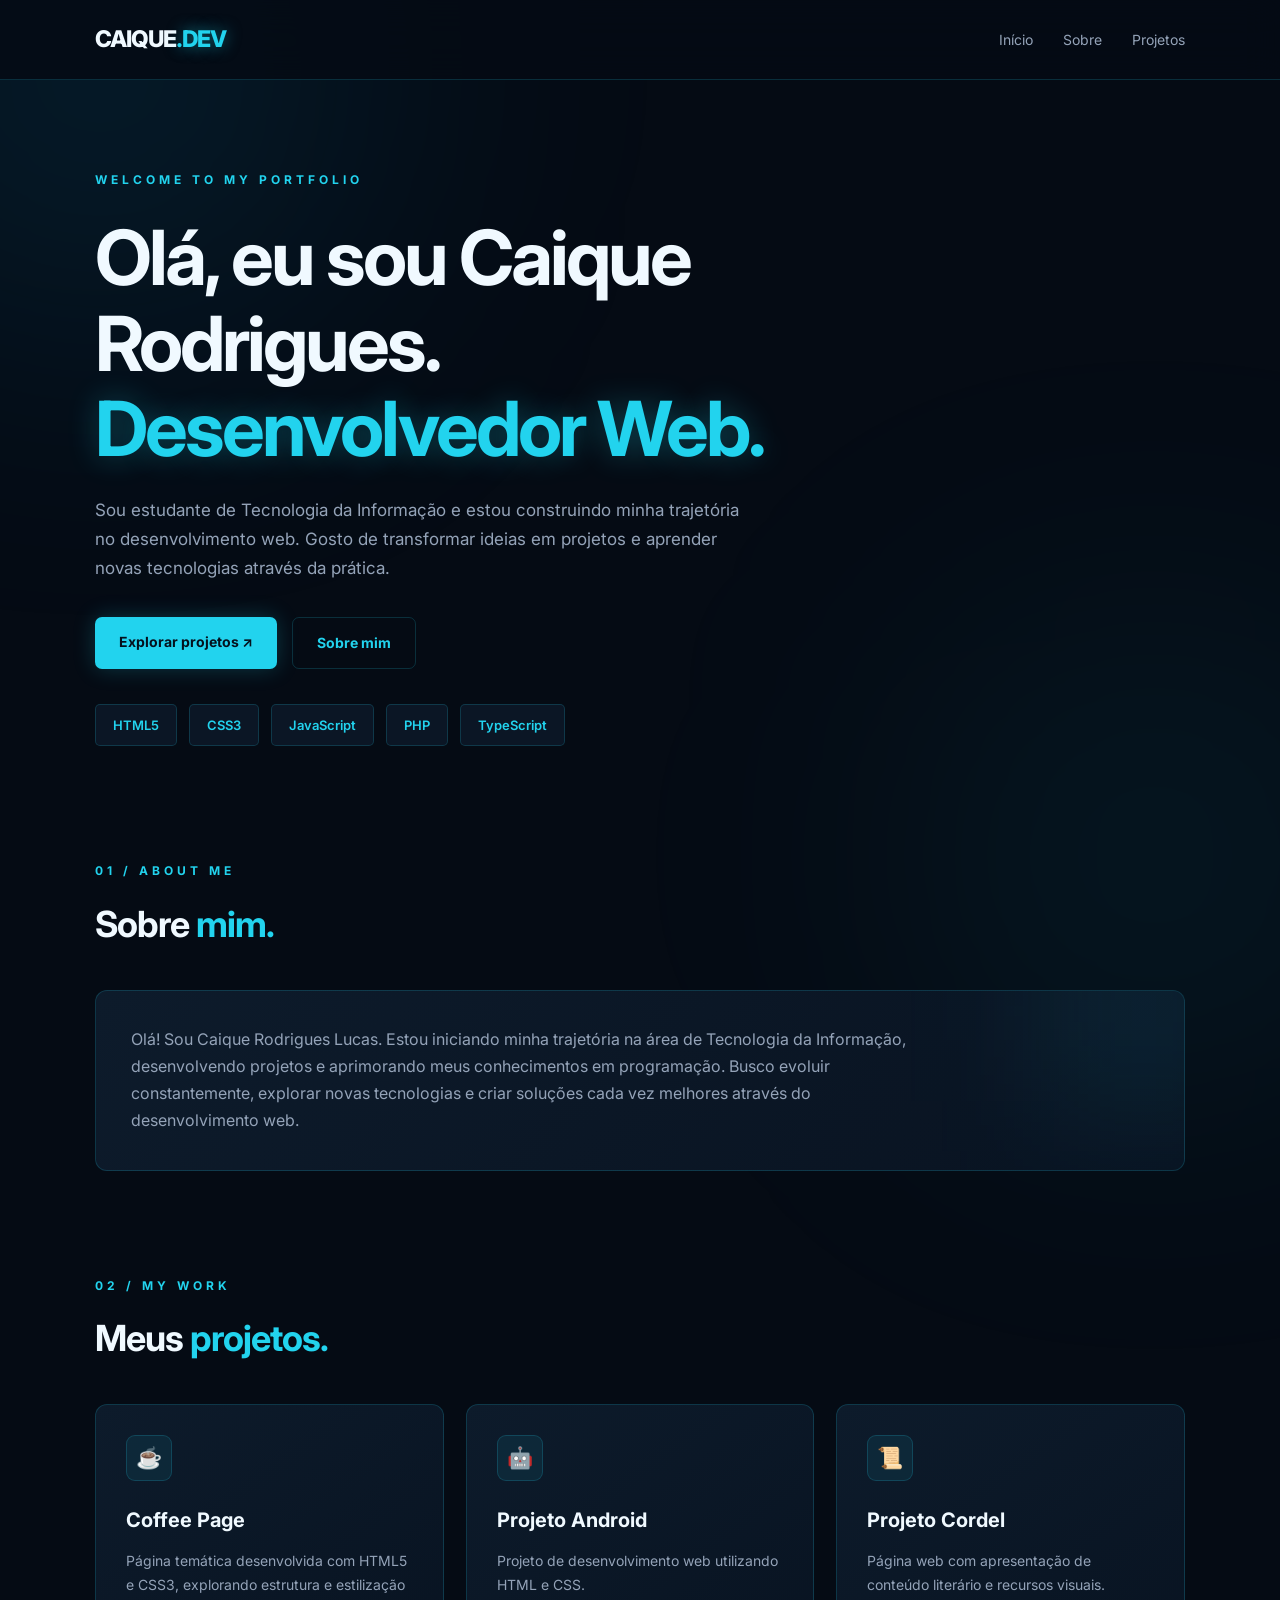
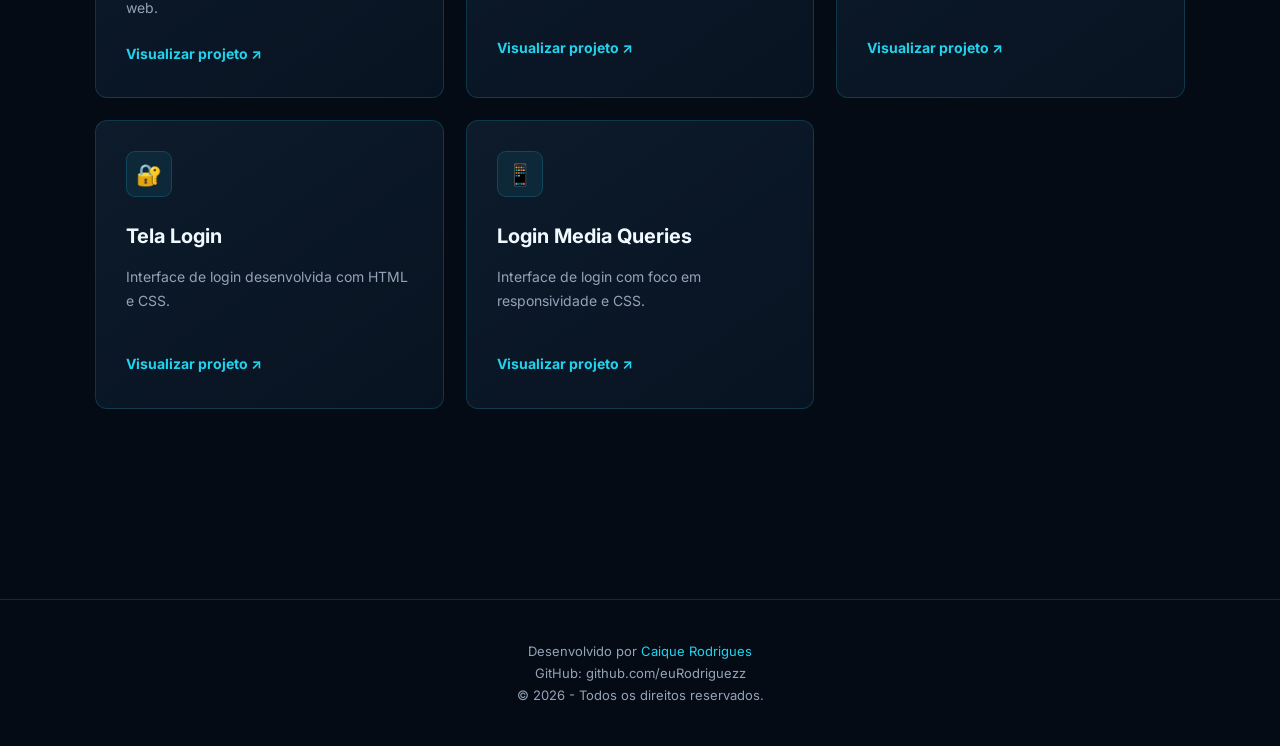
==== commit 8f1a4017: "Revise title, styles, and hero section content Updated title and various color variables to enhance " ====
--- a/index.html
+++ b/index.html
@@ -6,7 +6,7 @@
 <meta charset="UTF-8">
 <meta name="viewport" content="width=device-width, initial-scale=1.0">
 
-<title>Caique Rodrigues | Desenvolvedor Web</title>
+<title>Caique Rodrigues | Portfólio</title>
 
 <link rel="preconnect" href="https://fonts.googleapis.com">
 <link rel="preconnect" href="https://fonts.gstatic.com" crossorigin>
@@ -14,14 +14,14 @@
 
 <style>
 :root {
-  --bg: #08060d;
-  --surface: #110d19;
-  --surface2: #191124;
-  --purple: #a855f7;
-  --purple-light: #c084fc;
-  --text: #f5f3f7;
-  --muted: #a49aaf;
-  --border: rgba(168, 85, 247, 0.2);
+  --bg: #050b14;
+  --surface: #0b1625;
+  --surface2: #102238;
+  --cyan: #22d3ee;
+  --blue: #0ea5e9;
+  --text: #f0f9ff;
+  --muted: #94a3b8;
+  --border: rgba(34, 211, 238, .18);
 }
 
 * {
@@ -39,15 +39,15 @@
   overflow-x: hidden;
 }
 
-/* FUNDO */
+/* BACKGROUND */
 
 body::before {
   content: "";
   position: fixed;
   width: 500px;
   height: 500px;
-  background: rgba(147, 51, 234, 0.13);
-  filter: blur(130px);
+  background: rgba(14, 165, 233, .13);
+  filter: blur(140px);
   border-radius: 50%;
   top: -180px;
   left: -150px;
@@ -58,12 +58,12 @@
 body::after {
   content: "";
   position: fixed;
-  width: 400px;
-  height: 400px;
-  background: rgba(126, 34, 206, 0.10);
-  filter: blur(130px);
+  width: 450px;
+  height: 450px;
+  background: rgba(34, 211, 238, .08);
+  filter: blur(140px);
   border-radius: 50%;
-  bottom: -150px;
+  bottom: -180px;
   right: -100px;
   pointer-events: none;
   z-index: -1;
@@ -75,8 +75,8 @@
   position: sticky;
   top: 0;
   z-index: 100;
-  background: rgba(8, 6, 13, 0.85);
-  backdrop-filter: blur(15px);
+  background: rgba(5, 11, 20, .85);
+  backdrop-filter: blur(18px);
   border-bottom: 1px solid var(--border);
 }
 
@@ -90,18 +90,19 @@
 }
 
 .logo {
-  font-size: 22px;
+  font-size: 23px;
   font-weight: 800;
-  color: white;
+  letter-spacing: -1px;
 }
 
 .logo span {
-  color: var(--purple);
+  color: var(--cyan);
+  text-shadow: 0 0 15px rgba(34, 211, 238, .5);
 }
 
 nav ul {
   display: flex;
-  gap: 32px;
+  gap: 30px;
   list-style: none;
 }
 
@@ -113,10 +114,10 @@
 }
 
 nav ul a:hover {
-  color: var(--purple-light);
-}
-
-/* CONTEÚDO */
+  color: var(--cyan);
+}
+
+/* MAIN */
 
 main {
   max-width: 1150px;
@@ -127,34 +128,33 @@
 /* HERO */
 
 .hero {
-  min-height: 470px;
+  min-height: 490px;
   display: flex;
   flex-direction: column;
   justify-content: center;
   margin-bottom: 110px;
-  animation: aparecer 1s ease;
+  animation: fadeIn 1s ease;
 }
 
 .tag {
-  color: var(--purple-light);
-  font-size: 13px;
+  color: var(--cyan);
+  font-size: 12px;
   font-weight: 700;
-  letter-spacing: 3px;
-  text-transform: uppercase;
+  letter-spacing: 4px;
 }
 
 h1 {
   font-size: clamp(42px, 7vw, 76px);
   line-height: 1.12;
+  letter-spacing: -3px;
   margin: 25px 0;
   max-width: 850px;
-  letter-spacing: -3px;
 }
 
 h1 strong {
-  color: var(--purple-light);
   display: block;
-  text-shadow: 0 0 30px rgba(168, 85, 247, .25);
+  color: var(--cyan);
+  text-shadow: 0 0 30px rgba(34, 211, 238, .3);
 }
 
 .hero p {
@@ -162,6 +162,8 @@
   font-size: 17px;
   max-width: 650px;
 }
+
+/* BUTTONS */
 
 .hero-buttons {
   display: flex;
@@ -172,7 +174,7 @@
 
 .btn {
   padding: 13px 24px;
-  border-radius: 9px;
+  border-radius: 7px;
   text-decoration: none;
   font-size: 14px;
   font-weight: 700;
@@ -180,24 +182,24 @@
 }
 
 .btn-primary {
-  color: white;
-  background: linear-gradient(135deg, #9333ea, #7e22ce);
-  box-shadow: 0 0 25px rgba(147, 51, 234, .25);
+  background: var(--cyan);
+  color: #04111d;
+  box-shadow: 0 0 22px rgba(34, 211, 238, .22);
 }
 
 .btn-primary:hover {
   transform: translateY(-4px);
-  box-shadow: 0 0 35px rgba(147, 51, 234, .5);
+  box-shadow: 0 0 30px rgba(34, 211, 238, .5);
 }
 
 .btn-outline {
   border: 1px solid var(--border);
-  color: var(--purple-light);
+  color: var(--cyan);
 }
 
 .btn-outline:hover {
-  background: rgba(168, 85, 247, .1);
-  border-color: var(--purple);
+  background: rgba(34, 211, 238, .08);
+  border-color: var(--cyan);
 }
 
 /* SKILLS */
@@ -213,31 +215,30 @@
   padding: 9px 17px;
   background: var(--surface);
   border: 1px solid var(--border);
-  border-radius: 30px;
-  color: var(--purple-light);
+  border-radius: 5px;
+  color: var(--cyan);
   font-size: 13px;
   font-weight: 600;
   transition: .3s;
 }
 
 .skills span:hover {
+  transform: translateY(-4px);
   background: var(--surface2);
-  transform: translateY(-4px);
-  box-shadow: 0 0 15px rgba(168, 85, 247, .15);
-}
-
-/* SEÇÕES */
+  box-shadow: 0 0 18px rgba(34, 211, 238, .12);
+}
+
+/* SECTION */
 
 section:not(.hero) {
   margin-bottom: 100px;
 }
 
 .section-subtitle {
-  color: var(--purple-light);
+  color: var(--cyan);
   font-size: 12px;
-  letter-spacing: 3px;
+  letter-spacing: 4px;
   font-weight: 700;
-  text-transform: uppercase;
 }
 
 .section-title {
@@ -247,10 +248,38 @@
 }
 
 .section-title span {
-  color: var(--purple-light);
-}
-
-/* PROJETOS */
+  color: var(--cyan);
+}
+
+/* ABOUT */
+
+.about {
+  background: linear-gradient(135deg, #0d1b2b, #091321);
+  border: 1px solid var(--border);
+  border-radius: 12px;
+  padding: 35px;
+  position: relative;
+  overflow: hidden;
+}
+
+.about::before {
+  content: "";
+  position: absolute;
+  width: 180px;
+  height: 180px;
+  background: rgba(34, 211, 238, .1);
+  filter: blur(75px);
+  right: -50px;
+  top: -70px;
+}
+
+.about p {
+  position: relative;
+  color: var(--muted);
+  max-width: 800px;
+}
+
+/* PROJECTS */
 
 .projects {
   display: grid;
@@ -259,48 +288,30 @@
 }
 
 .card {
+  background: linear-gradient(145deg, #0d1b2b, #081321);
+  border: 1px solid var(--border);
+  padding: 30px;
+  border-radius: 12px;
   position: relative;
   overflow: hidden;
-  background: linear-gradient(145deg, #171020, #0e0a14);
-  padding: 30px;
-  border: 1px solid var(--border);
-  border-radius: 15px;
-  transition: .35s;
-}
-
-.card::before {
-  content: "";
-  position: absolute;
-  width: 120px;
-  height: 120px;
-  background: var(--purple);
-  filter: blur(100px);
-  opacity: 0;
-  right: -30px;
-  top: -30px;
   transition: .35s;
 }
 
 .card:hover {
   transform: translateY(-8px);
-  border-color: var(--purple);
-  box-shadow: 0 10px 35px rgba(126, 34, 206, .13);
-}
-
-.card:hover::before {
-  opacity: .5;
+  border-color: var(--cyan);
+  box-shadow: 0 10px 35px rgba(14, 165, 233, .13);
 }
 
 .card-icon {
-  width: 45px;
-  height: 45px;
+  width: 46px;
+  height: 46px;
   display: flex;
   align-items: center;
   justify-content: center;
-  background: rgba(168, 85, 247, .12);
+  background: rgba(34, 211, 238, .08);
   border: 1px solid var(--border);
-  border-radius: 10px;
-  color: var(--purple-light);
+  border-radius: 9px;
   font-size: 21px;
   margin-bottom: 22px;
 }
@@ -319,7 +330,7 @@
 .card a {
   display: inline-block;
   margin-top: 22px;
-  color: var(--purple-light);
+  color: var(--cyan);
   font-size: 14px;
   font-weight: 700;
   text-decoration: none;
@@ -329,20 +340,6 @@
 .card a:hover {
   color: white;
   letter-spacing: .5px;
-}
-
-/* SOBRE */
-
-.about {
-  background: linear-gradient(135deg, #171020, #0e0a14);
-  border: 1px solid var(--border);
-  padding: 35px;
-  border-radius: 16px;
-}
-
-.about p {
-  color: var(--muted);
-  max-width: 800px;
 }
 
 /* FOOTER */
@@ -356,12 +353,12 @@
 }
 
 footer span {
-  color: var(--purple-light);
-}
-
-/* ANIMAÇÕES */
-
-@keyframes aparecer {
+  color: var(--cyan);
+}
+
+/* ANIMATION */
+
+@keyframes fadeIn {
   from {
     opacity: 0;
     transform: translateY(25px);
@@ -375,7 +372,7 @@
 .reveal {
   opacity: 0;
   transform: translateY(25px);
-  transition: opacity .7s ease, transform .7s ease;
+  transition: .7s ease;
 }
 
 .reveal.active {
@@ -383,15 +380,15 @@
   transform: translateY(0);
 }
 
-/* RESPONSIVIDADE */
+/* RESPONSIVE */
 
 @media(max-width: 650px) {
   nav {
-    padding: 18px 22px;
+    padding: 18px 20px;
   }
 
   nav ul {
-    gap: 13px;
+    gap: 14px;
   }
 
   nav ul a {
@@ -399,7 +396,7 @@
   }
 
   .logo {
-    font-size: 18px;
+    font-size: 19px;
   }
 
   main {
@@ -450,7 +447,7 @@
 
 <header>
   <nav>
-    <div class="logo">RODRIGUES<span>.DEV</span></div>
+    <div class="logo">CAIQUE<span>.DEV</span></div>
 
     <ul>
       <li><a href="#inicio">Início</a></li>
@@ -462,14 +459,14 @@
 
 <main>
 
-<!-- INÍCIO -->
+<!-- HERO -->
 
 <section class="hero" id="inicio">
 
-  <span class="tag">MEU PORTFÓLIO</span>
+  <span class="tag">WELCOME TO MY PORTFOLIO</span>
 
   <h1>
-    Olá, eu sou Rodrigues.
+    Olá, eu sou Caique Rodrigues.
     <strong>Desenvolvedor Web.</strong>
   </h1>
 
@@ -482,11 +479,11 @@
 
   <div class="hero-buttons">
     <a href="#projetos" class="btn btn-primary">
-      Ver meus projetos ↗
+      Explorar projetos ↗
     </a>
 
     <a href="#sobre" class="btn btn-outline">
-      Conheça mais
+      Sobre mim
     </a>
   </div>
 
@@ -504,7 +501,7 @@
 
 <section id="sobre" class="reveal">
 
-  <span class="section-subtitle">QUEM SOU EU</span>
+  <span class="section-subtitle">01 / ABOUT ME</span>
 
   <h2 class="section-title">
     Sobre <span>mim.</span>
@@ -512,7 +509,7 @@
 
   <div class="about">
     <p>
-      Olá! Sou Caique Rodrigues.
+      Olá! Sou Caique Rodrigues Lucas.
       Estou iniciando minha trajetória na área de
       Tecnologia da Informação, desenvolvendo projetos
       e aprimorando meus conhecimentos em programação.
@@ -528,7 +525,7 @@
 
 <section id="projetos" class="reveal">
 
-  <span class="section-subtitle">MEU TRABALHO</span>
+  <span class="section-subtitle">02 / MY WORK</span>
 
   <h2 class="section-title">
     Meus <span>projetos.</span>
@@ -593,8 +590,8 @@
 </main>
 
 <footer>
-  <p>Desenvolvido por <span> Rodrigues</span></p>
-  <p>GitHub: <span>github.com/euRodriguezz</span></p>
+  <p>Desenvolvido por <span>Caique Rodrigues</span></p>
+  <p>GitHub: github.com/euRodriguezz</p>
   <p>© 2026 - Todos os direitos reservados.</p>
 </footer>
 
@@ -618,5 +615,4 @@
 </body>
 </html>
 
-</html>
-
+
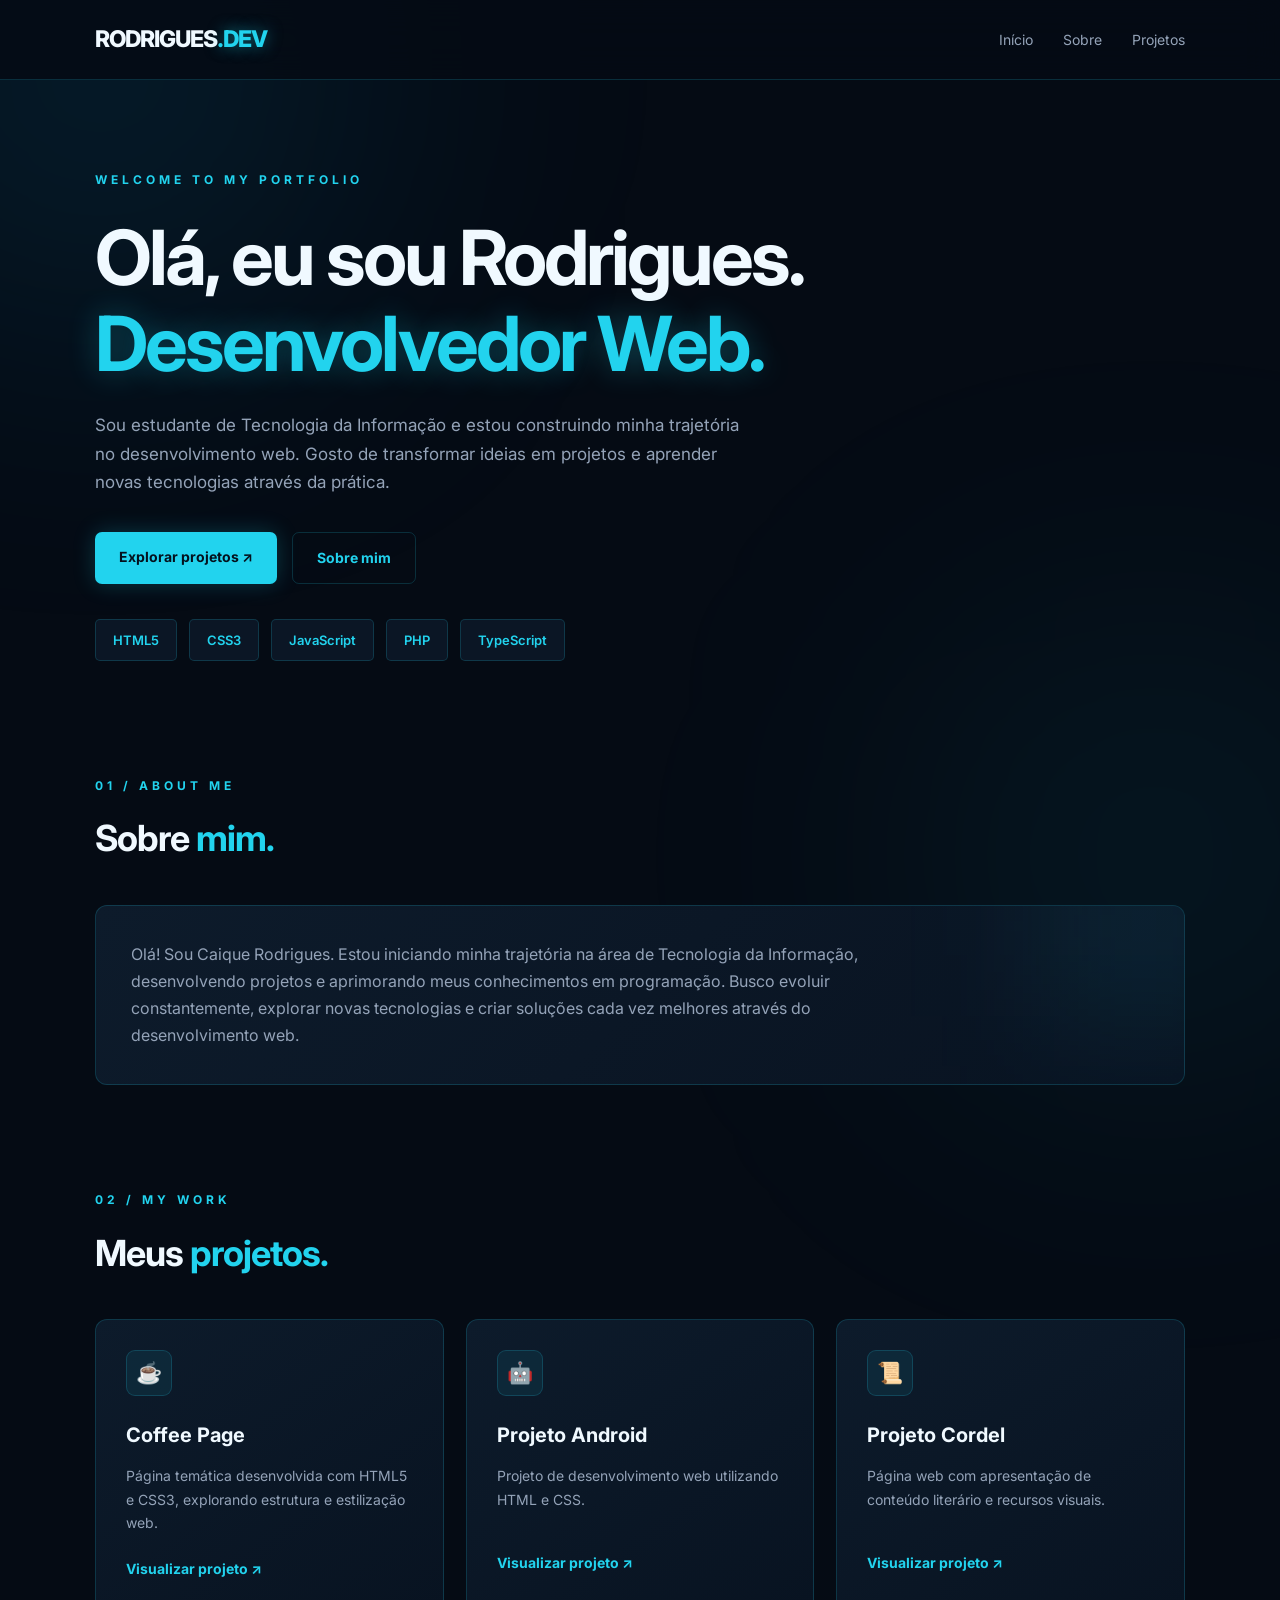
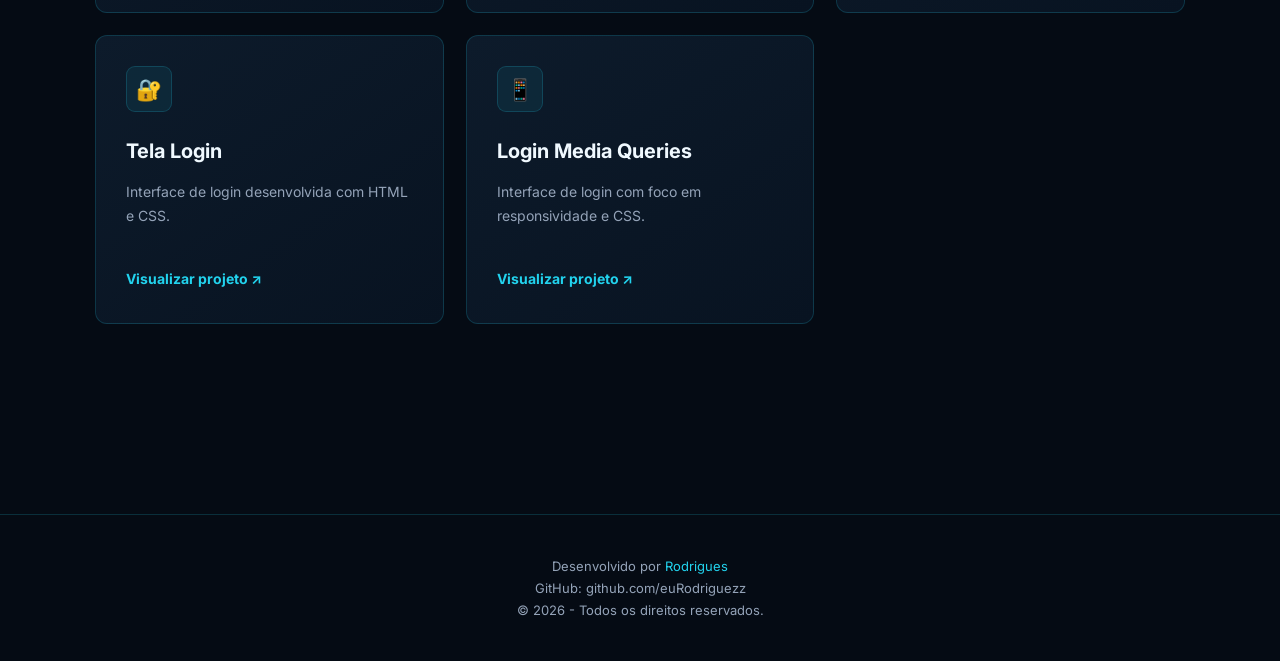
==== commit 90dbe242: "Update name  to Rodrigues" ====
--- a/index.html
+++ b/index.html
@@ -447,7 +447,7 @@
 
 <header>
   <nav>
-    <div class="logo">CAIQUE<span>.DEV</span></div>
+    <div class="logo">RODRIGUES<span>.DEV</span></div>
 
     <ul>
       <li><a href="#inicio">Início</a></li>
@@ -466,7 +466,7 @@
   <span class="tag">WELCOME TO MY PORTFOLIO</span>
 
   <h1>
-    Olá, eu sou Caique Rodrigues.
+    Olá, eu sou  Rodrigues.
     <strong>Desenvolvedor Web.</strong>
   </h1>
 
@@ -509,7 +509,7 @@
 
   <div class="about">
     <p>
-      Olá! Sou Caique Rodrigues Lucas.
+      Olá! Sou Caique Rodrigues.
       Estou iniciando minha trajetória na área de
       Tecnologia da Informação, desenvolvendo projetos
       e aprimorando meus conhecimentos em programação.
@@ -590,7 +590,7 @@
 </main>
 
 <footer>
-  <p>Desenvolvido por <span>Caique Rodrigues</span></p>
+  <p>Desenvolvido por <span>Rodrigues</span></p>
   <p>GitHub: github.com/euRodriguezz</p>
   <p>© 2026 - Todos os direitos reservados.</p>
 </footer>
